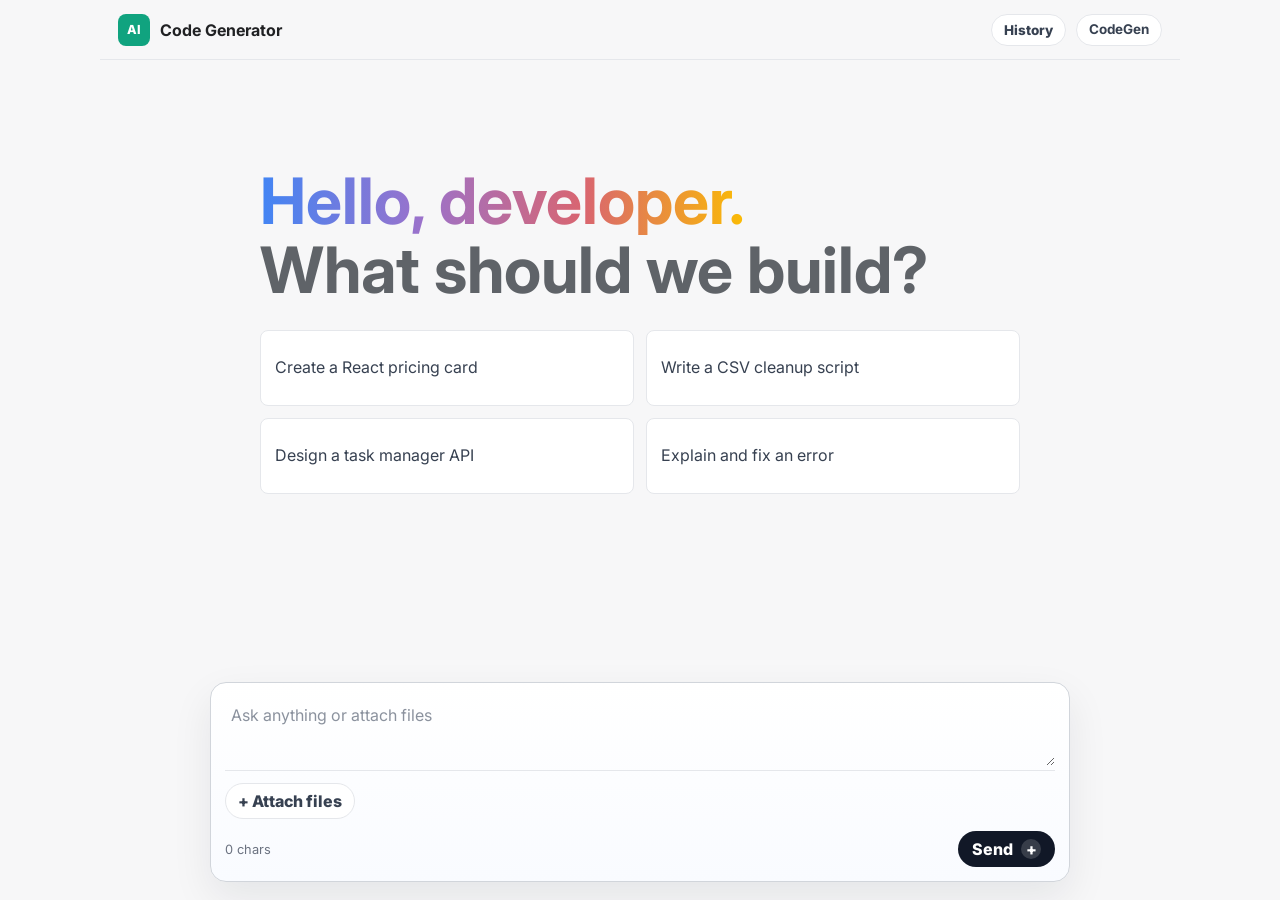
==== templates/index.html @ 41af943e "bgfx" ====
<!DOCTYPE html>
<html lang="en">
<head>
    <meta charset="UTF-8">
    <meta name="viewport" content="width=device-width, initial-scale=1.0">
    <title>AI Code Generator</title>
    <link rel="preconnect" href="https://fonts.googleapis.com">
    <link rel="preconnect" href="https://fonts.gstatic.com" crossorigin>
    <link href="https://fonts.googleapis.com/css2?family=Inter:wght@400;500;600;700;800&family=JetBrains+Mono:wght@400;600&display=swap" rel="stylesheet">
    <link rel="stylesheet" href="/static/css/style.css">
</head>
<body>
    <main class="app-shell">
        <header class="topbar">
            <div class="brand">
                <span class="brand-mark">AI</span>
                <span>Code Generator</span>
            </div>
            <div class="topbar-actions">
                <button id="historyToggle" class="topbar-button" type="button" aria-expanded="false" aria-controls="historyPanel">History</button>
                <span class="provider-pill">CodeGen</span>
            </div>
        </header>

        <aside class="history-panel" id="historyPanel" aria-label="Generation history" hidden>
            <div class="history-header">
                <h2>History</h2>
                <button id="clearHistoryBtn" class="ghost-button" type="button">Clear</button>
            </div>
            <div class="history-empty" id="historyEmpty">No saved generations yet.</div>
            <div class="history-list" id="historyList"></div>
        </aside>

        <section class="chat-thread" id="chatThread" aria-live="polite">
            <div class="empty-state" id="emptyState">
                <section class="welcome" aria-labelledby="page-title">
                    <h1 id="page-title"><span>Hello, developer.</span> What should we build?</h1>
                </section>

                <section class="suggestions" aria-label="Example prompts">
                    <button type="button" class="chip" data-prompt="Create a responsive React pricing card with monthly and annual billing states.">Create a React pricing card</button>
                    <button type="button" class="chip" data-prompt="Write a Python script that reads a CSV, cleans missing values, and exports a summary report.">Write a CSV cleanup script</button>
                    <button type="button" class="chip" data-prompt="Design a REST API schema for a task manager with auth, projects, labels, and comments.">Design a task manager API</button>
                    <button type="button" class="chip" data-prompt="Explain this error in simple words and show the fix.">Explain and fix an error</button>
                </section>
            </div>
        </section>

        <form class="composer" id="promptForm">
            <label class="sr-only" for="prompt">Prompt</label>
            <textarea id="prompt" placeholder="Ask anything or attach files"></textarea>

            <div class="attachment-row">
                <input id="fileInput" class="sr-only" type="file" accept=".pdf,.txt,.md,.py,.js,.ts,.tsx,.jsx,.html,.css,.json,.csv,.xml,.yaml,.yml,.java,.c,.cpp,.cs,.php,.rb,.go,.rs,.sql,.env" multiple>
                <button id="attachFileBtn" class="ghost-button attachment-button" type="button">+ Attach files</button>
                <div id="fileStatus" class="file-status" hidden></div>
                <button id="removeFileBtn" class="ghost-button remove-file-button" type="button" hidden>Remove</button>
            </div>

            <section id="fileReaderPanel" class="file-reader-panel" hidden>
                <div class="file-reader-header">
                    <div>
                        <div class="file-reader-label">File reader</div>
                        <strong id="fileReaderName" class="file-reader-name">No file selected</strong>
                    </div>
                    <button id="fileReaderToggle" class="ghost-button file-reader-toggle" type="button">Preview</button>
                </div>
                <pre id="fileReaderPreview" class="file-reader-preview" hidden></pre>
            </section>

            <div class="composer-footer">
                <span class="count" id="charCount">0 chars</span>
                <button id="generateBtn" class="primary-button" type="submit" aria-label="Send">
                    <span>Send</span>
                    <span class="button-icon">+</span>
                </button>
            </div>
        </form>
    </main>

    <script src="/static/js/app.js?v=20260702-2"></script>
</body>
</html>
---- static/css/style.css ----
:root {
    color-scheme: light;
    --bg: #f7f7f8;
    --surface: #ffffff;
    --surface-soft: #f3f4f6;
    --line: #e5e7eb;
    --text: #111827;
    --muted: #6b7280;
    --blue: #2563eb;
    --red: #dc2626;
    --shadow: 0 16px 40px rgba(17, 24, 39, 0.08);
}

* {
    box-sizing: border-box;
}

body {
    min-height: 100vh;
    margin: 0;
    color: var(--text);
    background: var(--bg);
    font-family: Inter, Arial, sans-serif;
}

button,
textarea {
    font: inherit;
}

button {
    border: 0;
}

.app-shell {
    display: grid;
    grid-template-rows: auto 1fr auto;
    width: min(100%, 1080px);
    height: 100vh;
    margin: 0 auto;
}

.topbar {
    display: flex;
    min-height: 60px;
    align-items: center;
    justify-content: space-between;
    gap: 16px;
    border-bottom: 1px solid var(--line);
    padding: 0 18px;
    background: rgba(247, 247, 248, 0.92);
    backdrop-filter: blur(14px);
}

.brand {
    display: inline-flex;
    align-items: center;
    gap: 10px;
    color: #202123;
    font-size: 1rem;
    font-weight: 700;
}

.brand-mark,
.assistant-avatar {
    display: inline-grid;
    width: 32px;
    height: 32px;
    flex: 0 0 32px;
    place-items: center;
    border-radius: 8px;
    color: #ffffff;
    background: #10a37f;
    font-size: 0.78rem;
    font-weight: 800;
}

.provider-pill {
    min-height: 32px;
    border: 1px solid var(--line);
    border-radius: 999px;
    padding: 6px 12px;
    color: #374151;
    background: var(--surface);
    font-size: 0.84rem;
    font-weight: 700;
}

.topbar-actions {
    display: inline-flex;
    align-items: center;
    gap: 10px;
}

.topbar-button {
    min-height: 32px;
    border: 1px solid var(--line);
    border-radius: 999px;
    padding: 0 12px;
    color: #374151;
    background: var(--surface);
    cursor: pointer;
    font-size: 0.84rem;
    font-weight: 800;
}

.topbar-button:hover {
    background: #f3f4f6;
}

.history-panel {
    position: absolute;
    top: 68px;
    right: max(18px, calc((100vw - 1080px) / 2 + 18px));
    z-index: 10;
    display: grid;
    width: min(340px, calc(100vw - 28px));
    max-height: min(520px, calc(100vh - 132px));
    overflow: hidden;
    border: 1px solid var(--line);
    border-radius: 8px;
    background: var(--surface);
    box-shadow: var(--shadow);
}

.history-panel[hidden] {
    display: none;
}

.history-header {
    display: flex;
    align-items: center;
    justify-content: space-between;
    gap: 12px;
    border-bottom: 1px solid var(--line);
    padding: 12px;
}

.history-header h2 {
    font-size: 0.92rem;
}

.history-empty {
    padding: 18px 14px;
    color: var(--muted);
    font-size: 0.88rem;
    font-weight: 700;
}

.history-list {
    display: grid;
    gap: 1px;
    overflow-y: auto;
    background: var(--line);
}

.history-item {
    display: grid;
    gap: 6px;
    padding: 12px 14px;
    color: var(--text);
    background: var(--surface);
    cursor: pointer;
    text-align: left;
}

.history-item:hover {
    background: #f9fafb;
}

.history-title {
    overflow: hidden;
    font-size: 0.88rem;
    font-weight: 800;
    line-height: 1.35;
    text-overflow: ellipsis;
    white-space: nowrap;
}

.history-time {
    color: var(--muted);
    font-size: 0.76rem;
    font-weight: 700;
}

.chat-thread {
    overflow-y: auto;
    padding: 34px 18px 24px;
}

.empty-state {
    width: min(760px, 100%);
    margin: 8vh auto 0;
}

.welcome {
    margin-bottom: 26px;
}

h1,
h2,
h3 {
    margin-top: 0;
}

h1 {
    margin-bottom: 0;
    color: #5f6368;
    font-size: clamp(2.15rem, 6vw, 4rem);
    line-height: 1.08;
    letter-spacing: 0;
}

h1 span {
    display: block;
    width: fit-content;
    color: transparent;
    background: linear-gradient(90deg, #4285f4, #9b72cb, #d96570, #fbbc04);
    background-clip: text;
    -webkit-background-clip: text;
}

h2 {
    margin-bottom: 0;
    font-size: 0.98rem;
    font-weight: 800;
}

.suggestions {
    display: grid;
    grid-template-columns: repeat(2, minmax(0, 1fr));
    gap: 12px;
}

.chip {
    min-height: 76px;
    border: 1px solid var(--line);
    border-radius: 8px;
    padding: 14px;
    color: #374151;
    background: var(--surface);
    cursor: pointer;
    text-align: left;
    line-height: 1.35;
    transition: background 160ms ease, border-color 160ms ease;
}

.chip:hover {
    border-color: #c7ccd3;
    background: #f9fafb;
}

.message-row {
    display: flex;
    width: min(860px, 100%);
    margin: 0 auto 20px;
    gap: 12px;
}

.message-row-user {
    justify-content: flex-end;
}

.message-bubble {
    max-width: min(760px, 100%);
    border-radius: 8px;
}

.user-bubble {
    max-width: min(640px, 82%);
    padding: 12px 16px;
    color: #111827;
    background: #e9eef6;
    line-height: 1.6;
    white-space: pre-wrap;
}

.assistant-bubble {
    flex: 1;
    overflow: hidden;
    border: 1px solid var(--line);
    background: var(--surface);
    box-shadow: 0 8px 24px rgba(17, 24, 39, 0.05);
}

.composer {
    width: min(860px, calc(100% - 28px));
    margin: 0 auto 18px;
    border: 1px solid #d1d5db;
    border-radius: 16px;
    padding: 14px;
    background: linear-gradient(180deg, #ffffff 0%, #f9fbff 100%);
    box-shadow: var(--shadow);
}

textarea {
    width: 100%;
    min-height: 64px;
    max-height: 220px;
    resize: vertical;
    border: 0;
    outline: none;
    padding: 6px 6px 12px;
    color: var(--text);
    background: transparent;
    font-size: 1rem;
    line-height: 1.6;
}

textarea::placeholder {
    color: #8b929e;
}

.attachment-row {
    display: flex;
    flex-wrap: wrap;
    min-height: 38px;
    align-items: center;
    gap: 10px;
    border-top: 1px solid var(--line);
    padding: 12px 0 0;
}

.attachment-button,
.remove-file-button {
    flex: 0 0 auto;
}

.attachment-button {
    color: var(--blue);
    background: #eff6ff;
}

.attachment-button:hover:not(:disabled) {
    background: #dbeafe;
}

.file-status {
    min-width: 0;
    overflow: hidden;
    color: var(--muted);
    font-size: 0.82rem;
    font-weight: 700;
    text-overflow: ellipsis;
    white-space: nowrap;
}

.file-reader-panel {
    margin-top: 12px;
    border: 1px solid var(--line);
    border-radius: 12px;
    padding: 12px;
    background: #f8fafc;
}

.file-reader-header {
    display: flex;
    align-items: center;
    justify-content: space-between;
    gap: 12px;
}

.file-reader-label {
    margin-bottom: 2px;
    color: var(--muted);
    font-size: 0.72rem;
    font-weight: 800;
    letter-spacing: 0.08em;
    text-transform: uppercase;
}

.file-reader-name {
    color: #111827;
    font-size: 0.95rem;
}

.file-reader-toggle {
    min-height: 32px;
    padding: 0 10px;
}

.file-reader-preview {
    margin: 10px 0 0;
    max-height: 220px;
    overflow: auto;
    border: 1px solid var(--line);
    border-radius: 10px;
    padding: 12px;
    background: #ffffff;
    color: #111827;
    font-family: "JetBrains Mono", Consolas, monospace;
    font-size: 0.84rem;
    line-height: 1.55;
    white-space: pre-wrap;
    word-break: break-word;
}

.file-reader-preview[hidden] {
    display: none;
}

.composer-footer {
    display: flex;
    align-items: center;
    justify-content: space-between;
    gap: 12px;
    margin-top: 12px;
}

.count {
    color: var(--muted);
    font-size: 0.8rem;
    white-space: nowrap;
}

.primary-button,
.ghost-button {
    min-height: 36px;
    border-radius: 999px;
    cursor: pointer;
    font-weight: 800;
    transition: background 160ms ease, opacity 160ms ease;
}

.primary-button {
    display: inline-flex;
    min-width: 92px;
    align-items: center;
    justify-content: center;
    gap: 8px;
    padding: 0 14px;
    color: #ffffff;
    background: #111827;
}

.primary-button:hover:not(:disabled) {
    background: #000000;
}

.button-icon {
    display: inline-grid;
    width: 20px;
    height: 20px;
    place-items: center;
    border-radius: 999px;
    background: rgba(255, 255, 255, 0.16);
    line-height: 1;
}

.output-header {
    display: flex;
    align-items: center;
    justify-content: space-between;
    gap: 14px;
    padding: 14px 16px;
    border-bottom: 1px solid var(--line);
    background: #ffffff;
}

.section-label {
    display: block;
    margin-bottom: 3px;
    color: var(--muted);
    font-size: 0.72rem;
    font-weight: 800;
    letter-spacing: 0.08em;
    text-transform: uppercase;
}

.output-actions {
    display: inline-flex;
    align-items: center;
    gap: 10px;
}

.response-status {
    min-width: 78px;
    border: 1px solid #dbeafe;
    border-radius: 999px;
    padding: 6px 10px;
    color: #1d4ed8;
    background: #eff6ff;
    font-size: 0.76rem;
    font-weight: 800;
    text-align: center;
}

.ghost-button {
    border: 1px solid var(--line);
    padding: 0 12px;
    color: #374151;
    background: #ffffff;
}

.ghost-button:hover:not(:disabled) {
    background: #f3f4f6;
}

button:disabled {
    cursor: not-allowed;
    opacity: 0.58;
}

.result {
    min-height: 120px;
    margin: 0;
    overflow: auto;
    padding: 16px;
    color: #273142;
    background: #ffffff;
    font-family: "JetBrains Mono", Consolas, monospace;
    font-size: 0.9rem;
    line-height: 1.7;
    white-space: pre-wrap;
    word-break: break-word;
}

.result.has-rich-output {
    display: grid;
    gap: 14px;
    font-family: Inter, Arial, sans-serif;
    white-space: normal;
}

.result.is-empty,
.result.is-loading {
    display: grid;
    place-items: center;
    color: var(--muted);
    font-family: Inter, Arial, sans-serif;
    font-weight: 700;
    text-align: center;
}

.response-section {
    border: 1px solid var(--line);
    border-radius: 8px;
    padding: 13px 14px;
    background: #ffffff;
}

.response-section h3 {
    margin: 0 0 8px;
    color: #374151;
    font-size: 0.78rem;
    font-weight: 800;
    letter-spacing: 0.04em;
    text-transform: uppercase;
}

.response-section-code {
    background: #f8fafc;
}

.response-section-body {
    color: #273142;
    line-height: 1.7;
    white-space: pre-wrap;
}

.response-section-empty {
    color: var(--muted);
    font-style: italic;
}

.code-copy-panel {
    overflow: hidden;
    border: 1px solid #1f2937;
    border-radius: 8px;
    background: #111827;
}

.code-copy-header {
    display: flex;
    min-height: 40px;
    align-items: center;
    justify-content: space-between;
    gap: 12px;
    border-bottom: 1px solid rgba(255, 255, 255, 0.12);
    padding: 8px 10px 8px 14px;
    color: #cbd5e1;
    font-size: 0.78rem;
    font-weight: 800;
}

.code-copy-button {
    min-height: 30px;
    border-radius: 999px;
    padding: 0 12px;
    color: #111827;
    background: #e5e7eb;
    cursor: pointer;
    font-size: 0.76rem;
    font-weight: 800;
}

.code-copy-button:hover {
    background: #ffffff;
}

.code-copy-panel pre {
    max-height: 420px;
    margin: 0;
    overflow: auto;
    padding: 16px;
    color: #e5e7eb;
    background: #111827;
    font-family: "JetBrains Mono", Consolas, monospace;
    font-size: 0.88rem;
    line-height: 1.7;
    white-space: pre;
}

.code-copy-panel code {
    font-family: inherit;
}

.is-error {
    color: var(--red);
    background: #fff7f7;
}

.sr-only {
    position: absolute;
    width: 1px;
    height: 1px;
    padding: 0;
    overflow: hidden;
    clip: rect(0, 0, 0, 0);
    white-space: nowrap;
    border: 0;
}

@media (max-width: 680px) {
    .topbar {
        min-height: 54px;
        padding: 0 12px;
    }

    .topbar-actions {
        gap: 8px;
    }

    .history-panel {
        top: 62px;
        right: 12px;
        max-height: calc(100vh - 120px);
    }

    .chat-thread {
        padding: 22px 12px 16px;
    }

    .empty-state {
        margin-top: 5vh;
    }

    h1 {
        font-size: clamp(2rem, 11vw, 3rem);
    }

    .suggestions {
        grid-template-columns: 1fr;
    }

    .message-row {
        gap: 8px;
        margin-bottom: 16px;
    }

    .assistant-avatar {
        width: 28px;
        height: 28px;
        flex-basis: 28px;
        font-size: 0.7rem;
    }

    .user-bubble {
        max-width: 92%;
    }

    .output-header,
    .output-actions,
    .attachment-row,
    .composer-footer {
        align-items: stretch;
        flex-direction: column;
    }

    .output-actions,
    .attachment-button,
    .remove-file-button,
    .primary-button {
        width: 100%;
    }

    .file-status {
        white-space: normal;
    }

    .response-status,
    .ghost-button {
        width: 100%;
    }
}
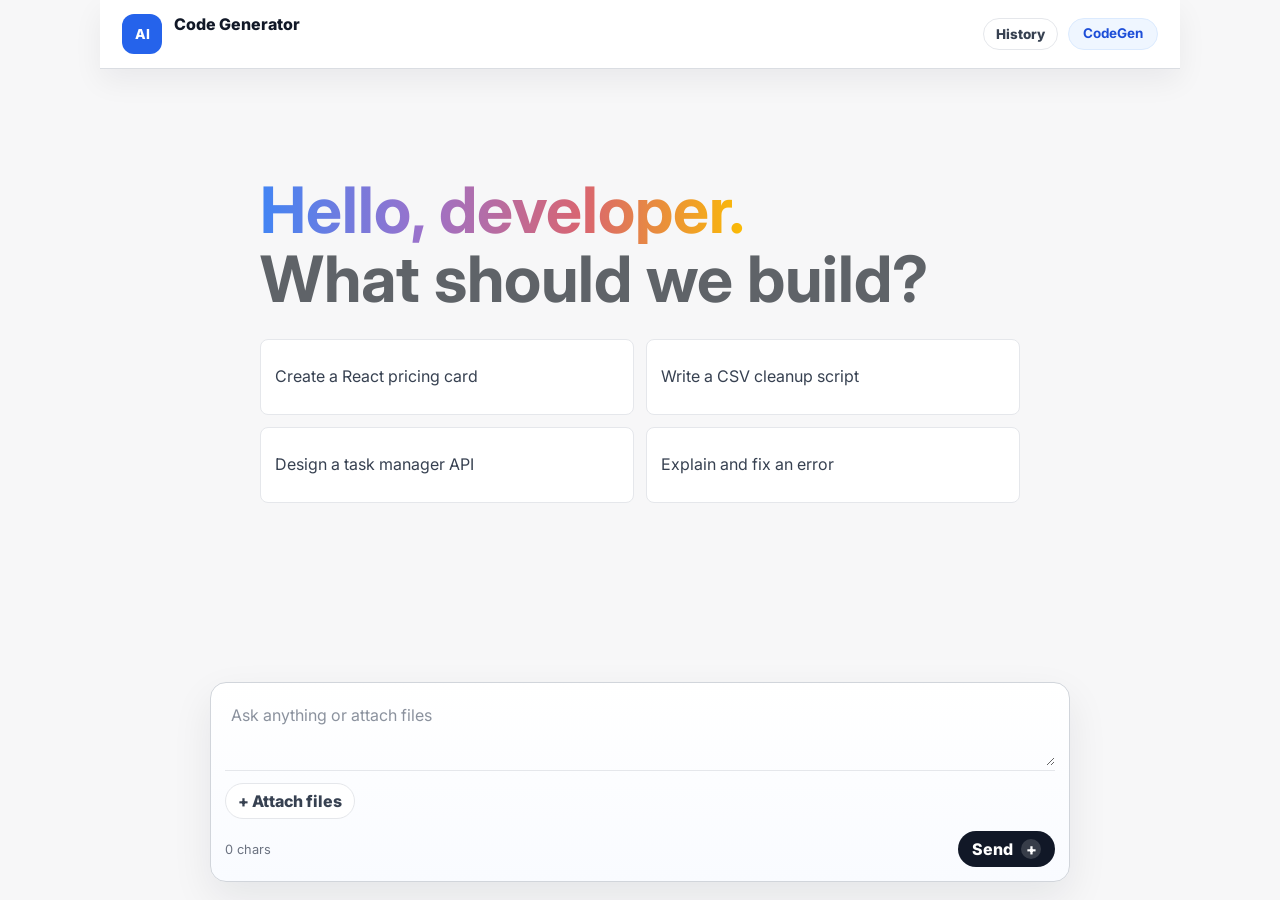
==== commit e9b725da: "ui responsive" ====
--- a/templates/index.html
+++ b/templates/index.html
@@ -14,7 +14,10 @@
         <header class="topbar">
             <div class="brand">
                 <span class="brand-mark">AI</span>
-                <span>Code Generator</span>
+                <div class="brand-copy">
+                    <strong>Code Generator</strong>
+                   
+                </div>
             </div>
             <div class="topbar-actions">
                 <button id="historyToggle" class="topbar-button" type="button" aria-expanded="false" aria-controls="historyPanel">History</button>
@@ -24,7 +27,10 @@
 
         <aside class="history-panel" id="historyPanel" aria-label="Generation history" hidden>
             <div class="history-header">
-                <h2>History</h2>
+                <div>
+                    <h2>History</h2>
+                    <span class="history-count">Saved items: <strong id="historyCount">0</strong></span>
+                </div>
                 <button id="clearHistoryBtn" class="ghost-button" type="button">Clear</button>
             </div>
             <div class="history-empty" id="historyEmpty">No saved generations yet.</div>
--- a/static/css/style.css
+++ b/static/css/style.css
@@ -42,46 +42,62 @@
 
 .topbar {
     display: flex;
-    min-height: 60px;
+    min-height: 68px;
     align-items: center;
     justify-content: space-between;
     gap: 16px;
-    border-bottom: 1px solid var(--line);
-    padding: 0 18px;
-    background: rgba(247, 247, 248, 0.92);
-    backdrop-filter: blur(14px);
+    border-bottom: 1px solid rgba(209, 213, 219, 0.8);
+    padding: 14px 22px;
+    background: rgba(255, 255, 255, 0.96);
+    backdrop-filter: blur(16px);
+    box-shadow: 0 12px 30px rgba(15, 23, 42, 0.06);
 }
 
 .brand {
     display: inline-flex;
-    align-items: center;
-    gap: 10px;
-    color: #202123;
+    align-items: flex-start;
+    gap: 12px;
+    color: #111827;
+}
+
+.brand-copy {
+    display: grid;
+    gap: 4px;
+}
+
+.brand-copy strong {
     font-size: 1rem;
-    font-weight: 700;
+    font-weight: 800;
+}
+
+.brand-tagline {
+    color: var(--muted);
+    font-size: 0.86rem;
+    line-height: 1.35;
+    font-weight: 600;
 }
 
 .brand-mark,
 .assistant-avatar {
     display: inline-grid;
-    width: 32px;
-    height: 32px;
-    flex: 0 0 32px;
+    width: 40px;
+    height: 40px;
+    flex: 0 0 40px;
     place-items: center;
-    border-radius: 8px;
+    border-radius: 12px;
     color: #ffffff;
-    background: #10a37f;
-    font-size: 0.78rem;
+    background: #2563eb;
+    font-size: 0.86rem;
     font-weight: 800;
 }
 
 .provider-pill {
     min-height: 32px;
-    border: 1px solid var(--line);
+    border: 1px solid #dbeafe;
     border-radius: 999px;
-    padding: 6px 12px;
-    color: #374151;
-    background: var(--surface);
+    padding: 6px 14px;
+    color: #1d4ed8;
+    background: #eff6ff;
     font-size: 0.84rem;
     font-weight: 700;
 }
@@ -632,23 +648,78 @@
 }
 
 @media (max-width: 680px) {
+    .app-shell {
+        width: 100%;
+        min-height: 100vh;
+        height: auto;
+    }
+
     .topbar {
-        min-height: 54px;
-        padding: 0 12px;
+        display: flex;
+        flex-direction: column;
+        align-items: stretch;
+        min-height: auto;
+        padding: 14px 14px 12px;
+        gap: 12px;
+    }
+
+    .brand {
+        width: 100%;
+        align-items: center;
+        justify-content: space-between;
+    }
+
+    .brand-copy {
+        min-width: 0;
+        width: calc(100% - 52px);
     }
 
     .topbar-actions {
-        gap: 8px;
+        width: 100%;
+        justify-content: space-between;
+        gap: 10px;
+        flex-wrap: wrap;
+    }
+
+    .provider-pill,
+    .topbar-button {
+        width: auto;
+        flex: 1 1 auto;
     }
 
     .history-panel {
-        top: 62px;
+        position: fixed;
+        left: 12px;
         right: 12px;
-        max-height: calc(100vh - 120px);
+        top: 72px;
+        width: auto;
+        max-height: calc(100vh - 96px);
+        border-radius: 14px;
+    }
+
+    .history-header {
+        flex-direction: column;
+        align-items: stretch;
+    }
+
+    .history-header > div {
+        width: 100%;
+    }
+
+    .history-header button {
+        width: 100%;
+    }
+
+    .history-list {
+        max-height: calc(100vh - 190px);
+    }
+
+    .history-item {
+        grid-template-columns: 1fr;
     }
 
     .chat-thread {
-        padding: 22px 12px 16px;
+        padding: 20px 14px 16px;
     }
 
     .empty-state {
@@ -664,8 +735,10 @@
     }
 
     .message-row {
-        gap: 8px;
+        width: 100%;
+        gap: 10px;
         margin-bottom: 16px;
+        align-items: flex-start;
     }
 
     .assistant-avatar {
@@ -675,14 +748,22 @@
         font-size: 0.7rem;
     }
 
-    .user-bubble {
-        max-width: 92%;
-    }
-
+    .user-bubble,
+    .assistant-bubble {
+        max-width: 100%;
+        width: 100%;
+    }
+
+    .composer {
+        width: calc(100% - 28px);
+        margin: 0 auto 18px;
+        padding: 14px;
+    }
+
+    .composer-footer,
     .output-header,
     .output-actions,
-    .attachment-row,
-    .composer-footer {
+    .attachment-row {
         align-items: stretch;
         flex-direction: column;
     }
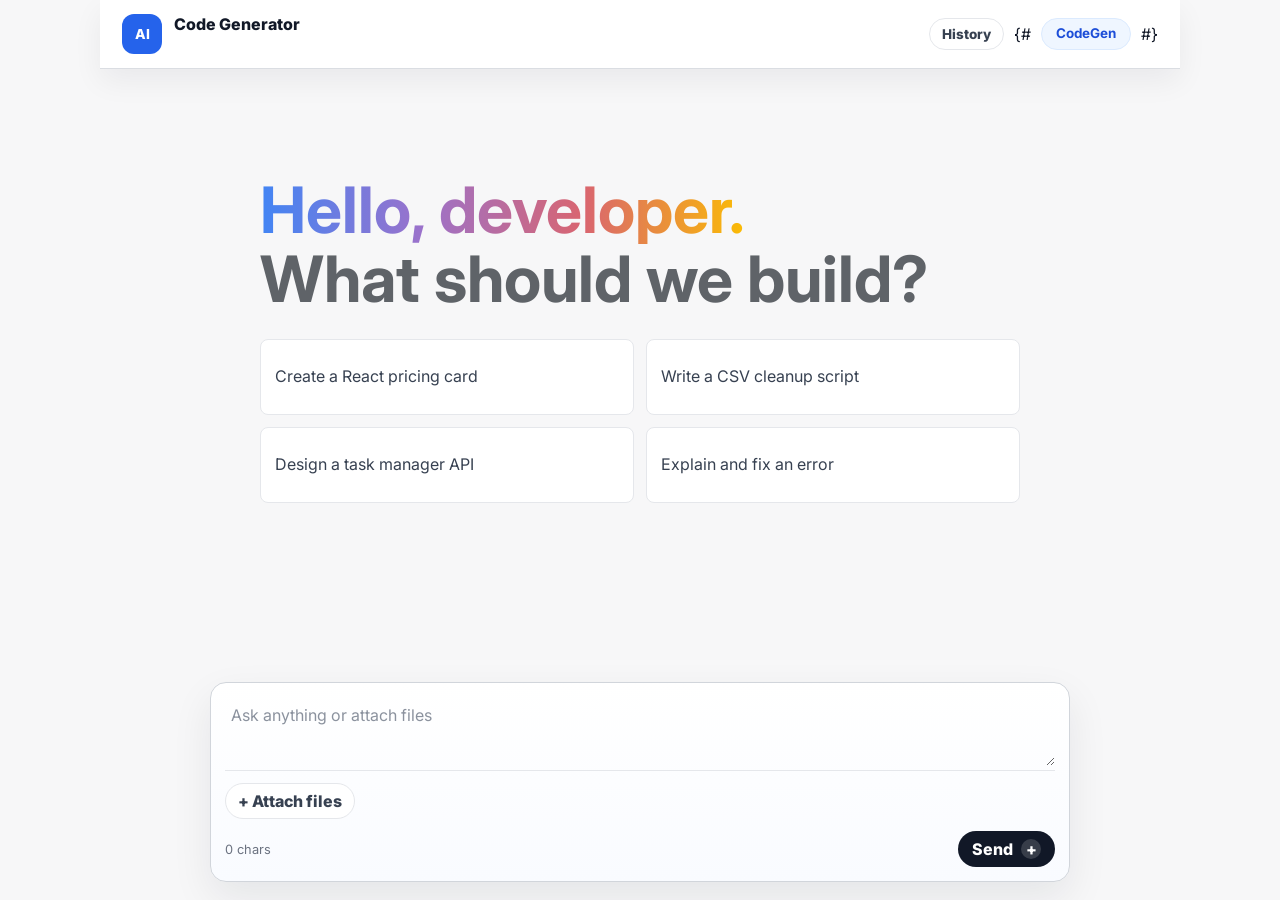
==== commit 9a948ea8: "bug fix" ====
--- a/templates/index.html
+++ b/templates/index.html
@@ -21,7 +21,7 @@
             </div>
             <div class="topbar-actions">
                 <button id="historyToggle" class="topbar-button" type="button" aria-expanded="false" aria-controls="historyPanel">History</button>
-                <span class="provider-pill">CodeGen</span>
+                {#<span class="provider-pill">CodeGen</span>#}
             </div>
         </header>
 
@@ -76,8 +76,9 @@
 
             <div class="composer-footer">
                 <span class="count" id="charCount">0 chars</span>
-                <button id="generateBtn" class="primary-button" type="submit" aria-label="Send">
-                    <span>Send</span>
+                <button id="generateBtn" class="primary-button" type="submit" aria-label="Send" aria-busy="false">
+                    <span class="button-label">Send</span>
+                    <span class="button-spinner" aria-hidden="true"></span>
                     <span class="button-icon">+</span>
                 </button>
             </div>
@@ -86,4 +87,4 @@
 
     <script src="/static/js/app.js?v=20260702-2"></script>
 </body>
-</html>
+</html>
--- a/static/css/style.css
+++ b/static/css/style.css
@@ -463,6 +463,31 @@
     line-height: 1;
 }
 
+/* Small spinner shown while sending */
+.button-spinner {
+    display: none;
+    width: 16px;
+    height: 16px;
+    border-radius: 50%;
+    border: 2px solid rgba(255, 255, 255, 0.28);
+    border-top-color: rgba(255, 255, 255, 0.92);
+    margin-left: 8px;
+    box-sizing: border-box;
+    animation: spin 1s linear infinite;
+}
+
+.primary-button[aria-busy="true"] .button-spinner {
+    display: inline-block;
+}
+
+.primary-button[aria-busy="true"] .button-icon {
+    display: none;
+}
+
+@keyframes spin {
+    to { transform: rotate(360deg); }
+}
+
 .output-header {
     display: flex;
     align-items: center;
@@ -783,4 +808,4 @@
     .ghost-button {
         width: 100%;
     }
-}
+}
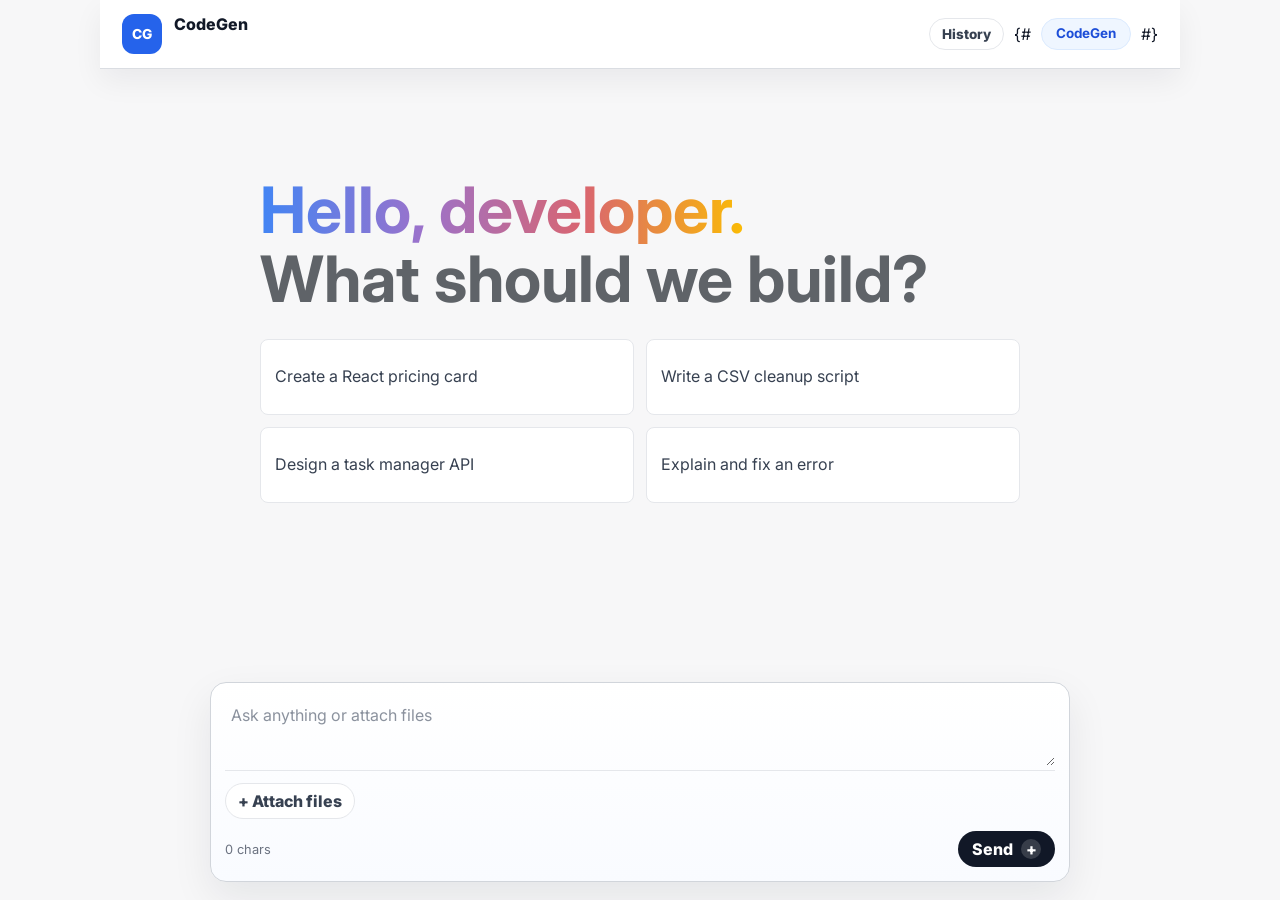
==== commit 125ecee0: "bug fix vercel host server" ====
--- a/templates/index.html
+++ b/templates/index.html
@@ -13,10 +13,10 @@
     <main class="app-shell">
         <header class="topbar">
             <div class="brand">
-                <span class="brand-mark">AI</span>
+                <span class="brand-mark">CG</span>
                 <div class="brand-copy">
-                    <strong>Code Generator</strong>
-                   
+                    <strong>CodeGen </strong>
+                    
                 </div>
             </div>
             <div class="topbar-actions">
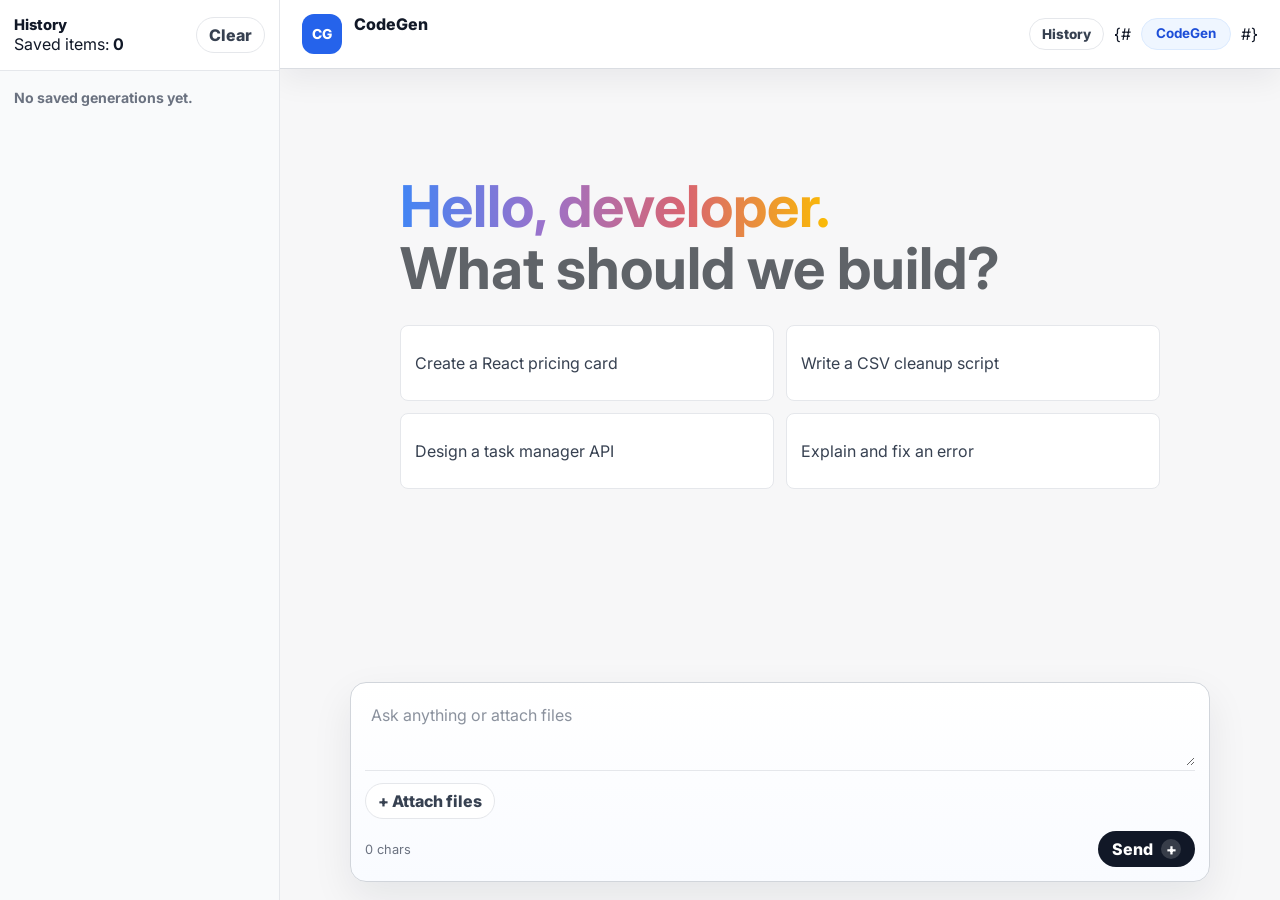
==== commit 78399b7d: "history adjust ui" ====
--- a/templates/index.html
+++ b/templates/index.html
@@ -7,7 +7,7 @@
     <link rel="preconnect" href="https://fonts.googleapis.com">
     <link rel="preconnect" href="https://fonts.gstatic.com" crossorigin>
     <link href="https://fonts.googleapis.com/css2?family=Inter:wght@400;500;600;700;800&family=JetBrains+Mono:wght@400;600&display=swap" rel="stylesheet">
-    <link rel="stylesheet" href="/static/css/style.css">
+    <link rel="stylesheet" href="/static/css/style.css?v=20260710-chat-sidebar">
 </head>
 <body>
     <main class="app-shell">
@@ -85,6 +85,6 @@
         </form>
     </main>
 
-    <script src="/static/js/app.js?v=20260702-2"></script>
+    <script src="/static/js/app.js?v=20260710-chat-sidebar"></script>
 </body>
-</html>+</html>
--- a/static/css/style.css
+++ b/static/css/style.css
@@ -21,6 +21,7 @@
     color: var(--text);
     background: var(--bg);
     font-family: Inter, Arial, sans-serif;
+    overflow: hidden;
 }
 
 button,
@@ -30,17 +31,32 @@
 
 button {
     border: 0;
+    overflow-wrap: anywhere;
 }
 
 .app-shell {
     display: grid;
-    grid-template-rows: auto 1fr auto;
-    width: min(100%, 1080px);
-    height: 100vh;
+    grid-template-columns: 280px minmax(0, 1fr);
+    grid-template-rows: auto minmax(0, 1fr) auto;
+    width: min(100%, 1280px);
+    height: 100dvh;
+    min-height: 100vh;
     margin: 0 auto;
+    overflow: hidden;
+}
+
+.app-shell.history-collapsed {
+    grid-template-columns: minmax(0, 1fr);
+}
+
+.app-shell.history-collapsed .topbar,
+.app-shell.history-collapsed .chat-thread,
+.app-shell.history-collapsed .composer {
+    grid-column: 1;
 }
 
 .topbar {
+    grid-column: 2;
     display: flex;
     min-height: 68px;
     align-items: center;
@@ -125,18 +141,20 @@
 }
 
 .history-panel {
-    position: absolute;
-    top: 68px;
-    right: max(18px, calc((100vw - 1080px) / 2 + 18px));
-    z-index: 10;
+    grid-column: 1;
+    grid-row: 1 / 4;
+    z-index: 2;
     display: grid;
-    width: min(340px, calc(100vw - 28px));
-    max-height: min(520px, calc(100vh - 132px));
+    grid-template-rows: auto auto minmax(0, 1fr);
+    width: 100%;
+    height: 100%;
+    max-height: none;
     overflow: hidden;
-    border: 1px solid var(--line);
-    border-radius: 8px;
-    background: var(--surface);
-    box-shadow: var(--shadow);
+    border: 0;
+    border-right: 1px solid var(--line);
+    border-radius: 0;
+    background: #f9fafb;
+    box-shadow: none;
 }
 
 .history-panel[hidden] {
@@ -149,7 +167,8 @@
     justify-content: space-between;
     gap: 12px;
     border-bottom: 1px solid var(--line);
-    padding: 12px;
+    padding: 16px 14px;
+    background: #ffffff;
 }
 
 .history-header h2 {
@@ -165,15 +184,18 @@
 
 .history-list {
     display: grid;
+    align-content: start;
     gap: 1px;
     overflow-y: auto;
-    background: var(--line);
+    padding: 10px;
+    background: #f9fafb;
 }
 
 .history-item {
     display: grid;
     gap: 6px;
-    padding: 12px 14px;
+    border-radius: 8px;
+    padding: 11px 12px;
     color: var(--text);
     background: var(--surface);
     cursor: pointer;
@@ -200,8 +222,11 @@
 }
 
 .chat-thread {
+    grid-column: 2;
+    min-height: 0;
     overflow-y: auto;
     padding: 34px 18px 24px;
+    overscroll-behavior: contain;
 }
 
 .empty-state {
@@ -222,13 +247,14 @@
 h1 {
     margin-bottom: 0;
     color: #5f6368;
-    font-size: clamp(2.15rem, 6vw, 4rem);
+    font-size: 3.6rem;
     line-height: 1.08;
     letter-spacing: 0;
 }
 
 h1 span {
     display: block;
+    max-width: 100%;
     width: fit-content;
     color: transparent;
     background: linear-gradient(90deg, #4285f4, #9b72cb, #d96570, #fbbc04);
@@ -271,6 +297,7 @@
     width: min(860px, 100%);
     margin: 0 auto 20px;
     gap: 12px;
+    min-width: 0;
 }
 
 .message-row-user {
@@ -280,6 +307,7 @@
 .message-bubble {
     max-width: min(760px, 100%);
     border-radius: 8px;
+    min-width: 0;
 }
 
 .user-bubble {
@@ -293,6 +321,7 @@
 
 .assistant-bubble {
     flex: 1;
+    min-width: 0;
     overflow: hidden;
     border: 1px solid var(--line);
     background: var(--surface);
@@ -300,6 +329,7 @@
 }
 
 .composer {
+    grid-column: 2;
     width: min(860px, calc(100% - 28px));
     margin: 0 auto 18px;
     border: 1px solid #d1d5db;
@@ -650,6 +680,7 @@
     font-size: 0.88rem;
     line-height: 1.7;
     white-space: pre;
+    -webkit-overflow-scrolling: touch;
 }
 
 .code-copy-panel code {
@@ -673,70 +704,87 @@
 }
 
 @media (max-width: 680px) {
+    body {
+        min-width: 320px;
+    }
+
     .app-shell {
+        grid-template-columns: minmax(0, 1fr);
         width: 100%;
+        height: 100dvh;
         min-height: 100vh;
-        height: auto;
     }
 
     .topbar {
-        display: flex;
-        flex-direction: column;
-        align-items: stretch;
-        min-height: auto;
-        padding: 14px 14px 12px;
-        gap: 12px;
+        grid-column: 1;
+        min-height: 58px;
+        padding: 10px 12px;
+        gap: 10px;
     }
 
     .brand {
-        width: 100%;
+        min-width: 0;
         align-items: center;
-        justify-content: space-between;
+        gap: 10px;
     }
 
     .brand-copy {
         min-width: 0;
-        width: calc(100% - 52px);
+    }
+
+    .brand-copy strong {
+        display: block;
+        overflow: hidden;
+        font-size: 0.95rem;
+        text-overflow: ellipsis;
+        white-space: nowrap;
+    }
+
+    .brand-mark {
+        width: 34px;
+        height: 34px;
+        flex-basis: 34px;
+        border-radius: 10px;
+        font-size: 0.78rem;
     }
 
     .topbar-actions {
-        width: 100%;
-        justify-content: space-between;
-        gap: 10px;
-        flex-wrap: wrap;
+        flex: 0 0 auto;
     }
 
     .provider-pill,
     .topbar-button {
-        width: auto;
-        flex: 1 1 auto;
+        min-height: 34px;
+        flex: 0 0 auto;
     }
 
     .history-panel {
         position: fixed;
-        left: 12px;
-        right: 12px;
-        top: 72px;
+        left: 10px;
+        top: 64px;
+        width: min(300px, calc(100vw - 20px));
+        height: auto;
+        max-height: calc(100dvh - 78px);
+        border-radius: 8px;
+        border: 1px solid var(--line);
+        box-shadow: var(--shadow);
+    }
+
+    .history-header {
+        align-items: center;
+    }
+
+    .history-header > div {
+        min-width: 0;
+    }
+
+    .history-header button {
         width: auto;
-        max-height: calc(100vh - 96px);
-        border-radius: 14px;
-    }
-
-    .history-header {
-        flex-direction: column;
-        align-items: stretch;
-    }
-
-    .history-header > div {
-        width: 100%;
-    }
-
-    .history-header button {
-        width: 100%;
+        flex: 0 0 auto;
     }
 
     .history-list {
-        max-height: calc(100vh - 190px);
+        max-height: calc(100dvh - 166px);
     }
 
     .history-item {
@@ -744,19 +792,27 @@
     }
 
     .chat-thread {
-        padding: 20px 14px 16px;
+        grid-column: 1;
+        padding: 18px 12px 14px;
     }
 
     .empty-state {
-        margin-top: 5vh;
+        margin-top: 18px;
     }
 
     h1 {
-        font-size: clamp(2rem, 11vw, 3rem);
+        font-size: 2.25rem;
+        line-height: 1.12;
     }
 
     .suggestions {
         grid-template-columns: 1fr;
+        gap: 10px;
+    }
+
+    .chip {
+        min-height: 58px;
+        padding: 12px;
     }
 
     .message-row {
@@ -770,42 +826,303 @@
         width: 28px;
         height: 28px;
         flex-basis: 28px;
+        border-radius: 9px;
         font-size: 0.7rem;
     }
 
-    .user-bubble,
+    .user-bubble {
+        max-width: min(100%, 92vw);
+        padding: 11px 13px;
+    }
+
     .assistant-bubble {
-        max-width: 100%;
         width: 100%;
     }
 
     .composer {
-        width: calc(100% - 28px);
-        margin: 0 auto 18px;
-        padding: 14px;
-    }
-
-    .composer-footer,
-    .output-header,
-    .output-actions,
+        grid-column: 1;
+        width: calc(100% - 20px);
+        margin: 0 auto 10px;
+        border-radius: 12px;
+        padding: 10px;
+    }
+
+    textarea {
+        min-height: 54px;
+        max-height: 150px;
+        padding: 4px 4px 10px;
+        font-size: 0.95rem;
+    }
+
     .attachment-row {
+        gap: 8px;
+        padding-top: 10px;
+    }
+
+    .attachment-button,
+    .remove-file-button {
+        min-height: 34px;
+        flex: 1 1 136px;
+    }
+
+    .file-status {
+        flex: 1 1 100%;
+        white-space: normal;
+    }
+
+    .file-reader-panel {
+        border-radius: 8px;
+        padding: 10px;
+    }
+
+    .file-reader-header {
         align-items: stretch;
         flex-direction: column;
-    }
-
-    .output-actions,
+        gap: 8px;
+    }
+
+    .file-reader-toggle {
+        width: 100%;
+    }
+
+    .file-reader-preview {
+        max-height: 150px;
+        font-size: 0.78rem;
+    }
+
+    .composer-footer {
+        gap: 10px;
+    }
+
+    .primary-button {
+        min-width: 82px;
+        min-height: 38px;
+    }
+
+    .output-header {
+        align-items: flex-start;
+        flex-direction: column;
+        gap: 10px;
+        padding: 12px;
+    }
+
+    .output-actions {
+        display: flex;
+        width: 100%;
+        gap: 8px;
+    }
+
+    .response-status,
+    .output-actions .ghost-button {
+        flex: 1 1 0;
+        min-width: 0;
+    }
+
+    .result {
+        padding: 12px;
+        font-size: 0.84rem;
+    }
+
+    .response-section {
+        padding: 11px;
+    }
+
+    .code-copy-header {
+        align-items: flex-start;
+        flex-direction: column;
+        gap: 8px;
+    }
+
+    .code-copy-button {
+        width: 100%;
+    }
+
+    .code-copy-panel pre {
+        max-height: 300px;
+        padding: 12px;
+        font-size: 0.78rem;
+    }
+}
+
+@media (max-width: 420px) {
+    .topbar {
+        gap: 8px;
+    }
+
+    .topbar-button {
+        padding: 0 10px;
+    }
+
+    h1 {
+        font-size: 2rem;
+    }
+
+    .message-row {
+        gap: 8px;
+    }
+
+    .assistant-avatar {
+        display: none;
+    }
+
+    .composer {
+        width: calc(100% - 16px);
+        margin-bottom: 8px;
+    }
+
+    .button-label {
+        display: none;
+    }
+
+    .primary-button {
+        min-width: 44px;
+        padding: 0 12px;
+    }
+}
+
+@media (max-width: 340px) {
+    .topbar {
+        min-height: 52px;
+        padding: 8px;
+    }
+
+    .brand {
+        gap: 8px;
+    }
+
+    .brand-mark {
+        width: 30px;
+        height: 30px;
+        flex-basis: 30px;
+        border-radius: 8px;
+        font-size: 0.7rem;
+    }
+
+    .brand-copy strong {
+        max-width: 118px;
+        font-size: 0.88rem;
+    }
+
+    .topbar-button {
+        min-height: 30px;
+        padding: 0 8px;
+        font-size: 0.78rem;
+    }
+
+    .history-panel {
+        left: 8px;
+        right: 8px;
+        top: 58px;
+        max-height: calc(100dvh - 68px);
+    }
+
+    .chat-thread {
+        padding: 14px 8px 10px;
+    }
+
+    .empty-state {
+        margin-top: 10px;
+    }
+
+    .welcome {
+        margin-bottom: 18px;
+    }
+
+    h1 {
+        font-size: 1.72rem;
+        line-height: 1.14;
+    }
+
+    .chip {
+        min-height: 52px;
+        padding: 10px;
+        font-size: 0.9rem;
+    }
+
+    .message-row {
+        margin-bottom: 12px;
+    }
+
+    .user-bubble {
+        max-width: 100%;
+        padding: 10px 11px;
+        font-size: 0.92rem;
+    }
+
+    .composer {
+        width: calc(100% - 12px);
+        margin-bottom: 6px;
+        padding: 8px;
+    }
+
+    textarea {
+        min-height: 48px;
+        max-height: 120px;
+        font-size: 0.9rem;
+        line-height: 1.45;
+    }
+
+    .attachment-row {
+        gap: 6px;
+    }
+
     .attachment-button,
-    .remove-file-button,
+    .remove-file-button {
+        min-height: 32px;
+        flex-basis: 124px;
+        padding: 0 9px;
+        font-size: 0.82rem;
+    }
+
+    .composer-footer {
+        gap: 8px;
+        margin-top: 8px;
+    }
+
+    .count {
+        font-size: 0.74rem;
+    }
+
     .primary-button {
-        width: 100%;
-    }
-
-    .file-status {
-        white-space: normal;
+        min-width: 40px;
+        min-height: 34px;
+        padding: 0 10px;
+    }
+
+    .button-icon {
+        width: 18px;
+        height: 18px;
+    }
+
+    .output-header,
+    .result,
+    .response-section {
+        padding: 10px;
+    }
+
+    .output-actions {
+        gap: 6px;
     }
 
     .response-status,
-    .ghost-button {
-        width: 100%;
-    }
-}+    .output-actions .ghost-button,
+    .code-copy-button {
+        min-height: 32px;
+        padding: 0 8px;
+        font-size: 0.72rem;
+    }
+
+    .result {
+        font-size: 0.8rem;
+    }
+
+    .code-copy-header {
+        padding: 8px;
+    }
+
+    .code-copy-panel pre {
+        max-height: 240px;
+        padding: 10px;
+        font-size: 0.72rem;
+    }
+}
